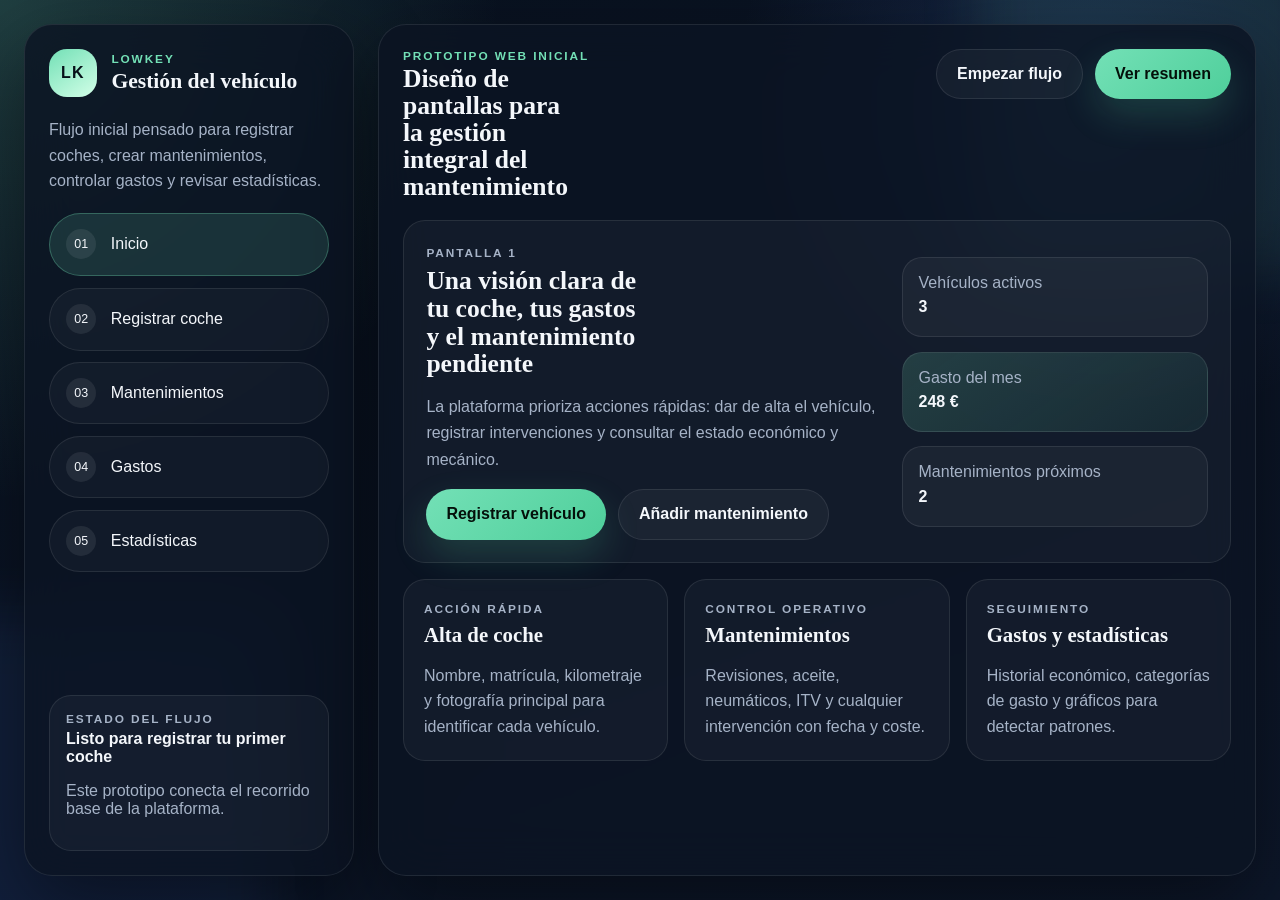
==== front/index.html @ 4e734f6a "feat: initialize FastAPI application with vehicle management endpoints - Added main application file" ====
<!DOCTYPE html>
<html lang="es">
<head>
  <meta charset="UTF-8" />
  <meta name="viewport" content="width=device-width, initial-scale=1.0" />
  <title>Lowkey | Flujo inicial</title>
  <link rel="stylesheet" href="assets/styles.css" />
</head>
<body>
  <div class="backdrop backdrop-one"></div>
  <div class="backdrop backdrop-two"></div>

  <div class="shell">
    <aside class="sidebar">
      <div class="brand">
        <div class="brand-mark">LK</div>
        <div>
          <p class="eyebrow">Lowkey</p>
          <h1>Gestión del vehículo</h1>
        </div>
      </div>

      <p class="sidebar-copy">Flujo inicial pensado para registrar coches, crear mantenimientos, controlar gastos y revisar estadísticas.</p>

      <nav class="step-nav" aria-label="Flujo principal">
        <button class="step-btn active" data-screen="inicio">
          <span>01</span>
          Inicio
        </button>
        <button class="step-btn" data-screen="coches">
          <span>02</span>
          Registrar coche
        </button>
        <button class="step-btn" data-screen="mantenimientos">
          <span>03</span>
          Mantenimientos
        </button>
        <button class="step-btn" data-screen="gastos">
          <span>04</span>
          Gastos
        </button>
        <button class="step-btn" data-screen="estadisticas">
          <span>05</span>
          Estadísticas
        </button>
      </nav>

      <div class="sidebar-card">
        <p class="label">Estado del flujo</p>
        <strong id="statusLabel">Listo para registrar tu primer coche</strong>
        <p>Este prototipo conecta el recorrido base de la plataforma.</p>
      </div>
    </aside>

    <main class="main">
      <header class="topbar">
        <div>
          <p class="eyebrow">Prototipo web inicial</p>
          <h2>Diseño de pantallas para la gestión integral del mantenimiento</h2>
        </div>
        <div class="topbar-actions">
          <button class="ghost-btn" data-screen="coches">Empezar flujo</button>
          <button class="primary-btn" data-screen="estadisticas">Ver resumen</button>
        </div>
      </header>

      <section class="screen active" id="inicio" aria-labelledby="inicio-title">
        <div class="hero-card">
          <div class="hero-copy">
            <p class="label">Pantalla 1</p>
            <h3 id="inicio-title">Una visión clara de tu coche, tus gastos y el mantenimiento pendiente</h3>
            <p>La plataforma prioriza acciones rápidas: dar de alta el vehículo, registrar intervenciones y consultar el estado económico y mecánico.</p>
            <div class="hero-actions">
              <button class="primary-btn" data-screen="coches">Registrar vehículo</button>
              <button class="ghost-btn" data-screen="mantenimientos">Añadir mantenimiento</button>
            </div>
          </div>
          <div class="hero-panel">
            <div class="stat-pill">
              <span>Vehículos activos</span>
              <strong>3</strong>
            </div>
            <div class="stat-pill accent">
              <span>Gasto del mes</span>
              <strong>248 €</strong>
            </div>
            <div class="stat-pill">
              <span>Mantenimientos próximos</span>
              <strong>2</strong>
            </div>
          </div>
        </div>

        <div class="grid three-up">
          <article class="info-card">
            <p class="label">Acción rápida</p>
            <h4>Alta de coche</h4>
            <p>Nombre, matrícula, kilometraje y fotografía principal para identificar cada vehículo.</p>
          </article>
          <article class="info-card">
            <p class="label">Control operativo</p>
            <h4>Mantenimientos</h4>
            <p>Revisiones, aceite, neumáticos, ITV y cualquier intervención con fecha y coste.</p>
          </article>
          <article class="info-card">
            <p class="label">Seguimiento</p>
            <h4>Gastos y estadísticas</h4>
            <p>Historial económico, categorías de gasto y gráficos para detectar patrones.</p>
          </article>
        </div>
      </section>

      <section class="screen" id="coches" aria-labelledby="coches-title">
        <div class="screen-header">
          <div>
            <p class="label">Pantalla 2</p>
            <h3 id="coches-title">Registrar vehículo</h3>
          </div>
          <button class="ghost-btn" data-screen="mantenimientos">Siguiente pantalla</button>
        </div>

        <div class="two-column">
          <form class="panel form-panel" id="vehicleForm">
            <div class="form-row">
              <label>
                Nombre del coche
                <input type="text" name="vehicleName" placeholder="Ej. Golf Azul" required />
              </label>
              <label>
                Matrícula
                <input type="text" name="plate" placeholder="1234 ABC" required />
              </label>
            </div>
            <div class="form-row">
              <label>
                Marca
                <input type="text" name="brand" placeholder="Volkswagen" required />
              </label>
              <label>
                Modelo
                <input type="text" name="model" placeholder="Golf" required />
              </label>
            </div>
            <div class="form-row">
              <label>
                Kilometraje actual
                <input type="number" name="mileage" min="0" placeholder="154000" required />
              </label>
              <label>
                Combustible
                <select name="fuelType">
                  <option>Gasolina</option>
                  <option>Diésel</option>
                  <option>Híbrido</option>
                  <option>Eléctrico</option>
                </select>
              </label>
            </div>
            <label>
              Observaciones
              <textarea name="notes" rows="4" placeholder="ITV, historial, detalles relevantes..."></textarea>
            </label>
            <div class="form-actions">
              <button type="submit" class="primary-btn">Guardar coche</button>
              <button type="button" class="ghost-btn" data-screen="inicio">Volver</button>
            </div>
          </form>

          <aside class="panel preview-panel">
            <p class="label">Vista previa</p>
            <div class="vehicle-card">
              <div>
                <h4 id="previewName">Golf Azul</h4>
                <p id="previewPlate">1234 ABC</p>
              </div>
              <div class="badge">Activo</div>
            </div>
            <ul class="checklist">
              <li>Datos básicos del vehículo</li>
              <li>Registro de kilometraje</li>
              <li>Notas internas y documentación</li>
            </ul>
            <div class="mini-summary">
              <div>
                <span>Último servicio</span>
                <strong>12 días</strong>
              </div>
              <div>
                <span>Próxima revisión</span>
                <strong>1.200 km</strong>
              </div>
            </div>
          </aside>
        </div>
      </section>

      <section class="screen" id="mantenimientos" aria-labelledby="mantenimientos-title">
        <div class="screen-header">
          <div>
            <p class="label">Pantalla 3</p>
            <h3 id="mantenimientos-title">Añadir mantenimiento</h3>
          </div>
          <button class="ghost-btn" data-screen="gastos">Pasar a gastos</button>
        </div>

        <div class="two-column">
          <form class="panel form-panel" id="maintenanceForm">
            <div class="form-row">
              <label>
                Tipo de mantenimiento
                <select name="type">
                  <option>Cambio de aceite</option>
                  <option>Neumáticos</option>
                  <option>Frenos</option>
                  <option>ITV</option>
                  <option>Revisión general</option>
                </select>
              </label>
              <label>
                Fecha
                <input type="date" name="date" required />
              </label>
            </div>
            <div class="form-row">
              <label>
                Kilómetros
                <input type="number" name="km" min="0" placeholder="154980" required />
              </label>
              <label>
                Coste
                <input type="number" name="cost" min="0" step="0.01" placeholder="89.90" required />
              </label>
            </div>
            <label>
              Descripción
              <textarea name="description" rows="4" placeholder="Detalle del trabajo realizado..."></textarea>
            </label>
            <div class="form-actions">
              <button type="submit" class="primary-btn">Guardar mantenimiento</button>
              <button type="button" class="ghost-btn" data-screen="coches">Volver</button>
            </div>
          </form>

          <aside class="panel timeline-panel">
            <p class="label">Historial reciente</p>
            <div class="timeline">
              <article>
                <strong>Cambio de aceite</strong>
                <p>154.200 km · 82 €</p>
              </article>
              <article>
                <strong>Filtros y revisión</strong>
                <p>153.100 km · 124 €</p>
              </article>
              <article>
                <strong>Neumáticos delanteros</strong>
                <p>151.900 km · 260 €</p>
              </article>
            </div>
            <div class="alert-box">
              <strong>Próximo aviso</strong>
              <p>ITV dentro de 30 días y revisión de neumáticos en 900 km.</p>
            </div>
          </aside>
        </div>
      </section>

      <section class="screen" id="gastos" aria-labelledby="gastos-title">
        <div class="screen-header">
          <div>
            <p class="label">Pantalla 4</p>
            <h3 id="gastos-title">Control de gastos</h3>
          </div>
          <button class="ghost-btn" data-screen="estadisticas">Ver estadísticas</button>
        </div>

        <div class="grid expense-layout">
          <article class="panel expense-main">
            <div class="budget-header">
              <div>
                <p class="label">Presupuesto mensual</p>
                <h4>248 € usados de 400 €</h4>
              </div>
              <span class="badge warning">62% consumido</span>
            </div>
            <div class="progress-track" aria-hidden="true">
              <div class="progress-fill" style="width: 62%;"></div>
            </div>
            <div class="expense-cards">
              <div class="expense-card">
                <span>Mantenimiento</span>
                <strong>156 €</strong>
              </div>
              <div class="expense-card">
                <span>Combustible</span>
                <strong>72 €</strong>
              </div>
              <div class="expense-card">
                <span>ITV y tasas</span>
                <strong>20 €</strong>
              </div>
            </div>
          </article>
          <article class="panel expense-side">
            <p class="label">Registro rápido</p>
            <ul class="checklist">
              <li>Coste asociado a un coche concreto</li>
              <li>Categoría y fecha del gasto</li>
              <li>Posibilidad de añadir factura o nota</li>
            </ul>
          </article>
        </div>
      </section>

      <section class="screen" id="estadisticas" aria-labelledby="estadisticas-title">
        <div class="screen-header">
          <div>
            <p class="label">Pantalla 5</p>
            <h3 id="estadisticas-title">Estadísticas y visión global</h3>
          </div>
          <button class="ghost-btn" data-screen="inicio">Volver al inicio</button>
        </div>

        <div class="grid stats-grid">
          <article class="panel stat-card">
            <p class="label">Coste medio por coche</p>
            <strong>82 €</strong>
            <div class="bar-chart">
              <span style="height: 42%;"></span>
              <span style="height: 68%;"></span>
              <span style="height: 54%;"></span>
            </div>
          </article>
          <article class="panel stat-card">
            <p class="label">Mantenimientos este trimestre</p>
            <strong>14</strong>
            <div class="bar-chart alt">
              <span style="height: 60%;"></span>
              <span style="height: 45%;"></span>
              <span style="height: 78%;"></span>
            </div>
          </article>
          <article class="panel stat-card wide">
            <p class="label">Tendencia del gasto</p>
            <div class="trend-list">
              <div><span>Combustible</span><strong>+12%</strong></div>
              <div><span>Revisiones</span><strong>-8%</strong></div>
              <div><span>Neumáticos</span><strong>+4%</strong></div>
            </div>
          </article>
        </div>
      </section>
    </main>
  </div>

  <script src="assets/app.js"></script>
</body>
</html>
---- front/assets/styles.css ----
:root {
  --bg: #08111f;
  --bg-alt: #0d172a;
  --surface: rgba(12, 20, 35, 0.82);
  --surface-strong: #111c33;
  --surface-soft: rgba(255, 255, 255, 0.06);
  --text: #f4f7fb;
  --muted: #a6b3c7;
  --accent: #73e0b6;
  --accent-strong: #4fcf9b;
  --accent-warm: #ffb86b;
  --border: rgba(255, 255, 255, 0.09);
  --shadow: 0 28px 80px rgba(0, 0, 0, 0.45);
  --radius-xl: 28px;
  --radius-lg: 22px;
  --radius-md: 16px;
  --radius-sm: 12px;
  --font-heading: "Iowan Old Style", "Palatino Linotype", "Book Antiqua", Georgia, serif;
  --font-body: "Segoe UI", "Trebuchet MS", Arial, sans-serif;
}

* {
  box-sizing: border-box;
}

html {
  scroll-behavior: smooth;
}

body {
  margin: 0;
  min-height: 100vh;
  font-family: var(--font-body);
  color: var(--text);
  background:
    radial-gradient(circle at top left, rgba(115, 224, 182, 0.22), transparent 32%),
    radial-gradient(circle at 85% 10%, rgba(87, 140, 255, 0.18), transparent 26%),
    linear-gradient(160deg, var(--bg), var(--bg-alt));
}

button,
input,
select,
textarea {
  font: inherit;
}

button {
  border: 0;
  cursor: pointer;
}

input,
select,
textarea {
  width: 100%;
  border: 1px solid var(--border);
  border-radius: 14px;
  background: rgba(255, 255, 255, 0.04);
  color: var(--text);
  padding: 0.95rem 1rem;
  outline: none;
  transition: border-color 0.2s ease, box-shadow 0.2s ease, transform 0.2s ease;
}

input:focus,
select:focus,
textarea:focus {
  border-color: rgba(115, 224, 182, 0.55);
  box-shadow: 0 0 0 4px rgba(115, 224, 182, 0.12);
}

textarea {
  resize: vertical;
  min-height: 120px;
}

::placeholder {
  color: rgba(166, 179, 199, 0.65);
}

.backdrop {
  position: fixed;
  inset: auto;
  z-index: 0;
  pointer-events: none;
  filter: blur(30px);
  opacity: 0.55;
}

.backdrop-one {
  width: 22rem;
  height: 22rem;
  top: -5rem;
  right: -3rem;
  background: rgba(115, 224, 182, 0.18);
}

.backdrop-two {
  width: 24rem;
  height: 24rem;
  left: -7rem;
  bottom: -6rem;
  background: rgba(87, 140, 255, 0.18);
}

.shell {
  position: relative;
  z-index: 1;
  display: grid;
  grid-template-columns: 330px minmax(0, 1fr);
  gap: 1.5rem;
  min-height: 100vh;
  padding: 1.5rem;
}

.sidebar,
.main {
  border: 1px solid var(--border);
  border-radius: var(--radius-xl);
  background: var(--surface);
  box-shadow: var(--shadow);
  backdrop-filter: blur(24px);
}

.sidebar {
  display: flex;
  flex-direction: column;
  gap: 1.25rem;
  padding: 1.5rem;
}

.brand {
  display: flex;
  align-items: center;
  gap: 0.9rem;
}

.brand-mark {
  width: 3rem;
  height: 3rem;
  border-radius: 18px;
  display: grid;
  place-items: center;
  font-weight: 800;
  letter-spacing: 0.08em;
  color: #061018;
  background: linear-gradient(145deg, var(--accent), #d3ffe8);
}

.eyebrow,
.label {
  margin: 0;
  color: var(--accent);
  letter-spacing: 0.16em;
  text-transform: uppercase;
  font-size: 0.74rem;
  font-weight: 700;
}

.brand h1,
.topbar h2,
.hero-copy h3,
.screen-header h3,
.info-card h4,
.vehicle-card h4,
.stat-card strong {
  font-family: var(--font-heading);
}

.brand h1 {
  margin: 0.2rem 0 0;
  font-size: 1.35rem;
}

.sidebar-copy {
  margin: 0;
  color: var(--muted);
  line-height: 1.6;
}

.step-nav {
  display: grid;
  gap: 0.7rem;
}

.step-btn,
.primary-btn,
.ghost-btn {
  border-radius: 999px;
  transition: transform 0.2s ease, background 0.2s ease, border-color 0.2s ease, opacity 0.2s ease;
}

.step-btn {
  display: flex;
  align-items: center;
  gap: 0.9rem;
  width: 100%;
  padding: 0.95rem 1rem;
  border: 1px solid var(--border);
  background: rgba(255, 255, 255, 0.03);
  color: var(--text);
  text-align: left;
}

.step-btn span {
  display: inline-grid;
  place-items: center;
  width: 1.9rem;
  height: 1.9rem;
  border-radius: 999px;
  font-size: 0.78rem;
  background: rgba(255, 255, 255, 0.08);
}

.step-btn.active,
.step-btn:hover {
  background: rgba(115, 224, 182, 0.14);
  border-color: rgba(115, 224, 182, 0.3);
  transform: translateY(-1px);
}

.sidebar-card,
.panel,
.hero-card,
.info-card {
  border: 1px solid var(--border);
  border-radius: var(--radius-lg);
  background: rgba(255, 255, 255, 0.035);
}

.sidebar-card {
  margin-top: auto;
  padding: 1rem;
}

.sidebar-card strong,
.stat-pill strong,
.expense-card strong,
.mini-summary strong,
.trend-list strong {
  display: block;
  margin: 0.25rem 0;
}

.sidebar-card p,
.info-card p,
.hero-copy p,
.screen-header p,
.timeline p,
.alert-box p,
.sidebar-card p,
.checklist,
.mini-summary span,
.expense-card span,
.stat-card p,
.trend-list span {
  color: var(--muted);
}

.main {
  padding: 1.5rem;
}

.topbar {
  display: flex;
  align-items: flex-start;
  justify-content: space-between;
  gap: 1rem;
  margin-bottom: 1.25rem;
}

.topbar h2 {
  margin: 0.2rem 0 0;
  font-size: clamp(1.6rem, 2vw, 2.4rem);
  line-height: 1.05;
  max-width: 13ch;
}

.topbar-actions,
.hero-actions,
.form-actions {
  display: flex;
  flex-wrap: wrap;
  gap: 0.75rem;
}

.primary-btn,
.ghost-btn {
  padding: 0.95rem 1.25rem;
  font-weight: 700;
}

.primary-btn {
  background: linear-gradient(135deg, var(--accent), var(--accent-strong));
  color: #04100a;
  box-shadow: 0 16px 36px rgba(79, 207, 155, 0.2);
}

.ghost-btn {
  background: rgba(255, 255, 255, 0.04);
  border: 1px solid var(--border);
  color: var(--text);
}

.primary-btn:hover,
.ghost-btn:hover,
.step-btn:hover {
  transform: translateY(-1px);
}

.screen {
  display: none;
  animation: fadeIn 0.35s ease both;
}

.screen.active {
  display: block;
}

.hero-card,
.panel {
  padding: 1.4rem;
}

.hero-card {
  display: grid;
  grid-template-columns: 1.2fr 0.8fr;
  gap: 1rem;
}

.hero-copy h3 {
  margin: 0.25rem 0 0.8rem;
  font-size: clamp(1.5rem, 2vw, 2.1rem);
  line-height: 1.08;
  max-width: 17ch;
}

.hero-copy p {
  line-height: 1.65;
  max-width: 58ch;
}

.hero-panel {
  display: grid;
  gap: 0.9rem;
  align-content: center;
}

.stat-pill {
  padding: 1rem;
  border-radius: 20px;
  border: 1px solid var(--border);
  background: rgba(255, 255, 255, 0.04);
}

.stat-pill.accent {
  background: linear-gradient(145deg, rgba(115, 224, 182, 0.18), rgba(79, 207, 155, 0.08));
}

.stat-pill span,
.stat-pill strong {
  display: block;
}

.stat-pill span {
  color: var(--muted);
  margin-bottom: 0.4rem;
}

.grid {
  display: grid;
  gap: 1rem;
}

.three-up {
  grid-template-columns: repeat(3, minmax(0, 1fr));
  margin-top: 1rem;
}

.two-column {
  display: grid;
  grid-template-columns: minmax(0, 1.15fr) minmax(280px, 0.85fr);
  gap: 1rem;
}

.info-card h4,
.vehicle-card h4,
.stat-card strong {
  margin: 0.25rem 0 0.5rem;
  font-size: 1.3rem;
}

.info-card {
  padding: 1.25rem;
}

.info-card p {
  line-height: 1.6;
  margin-bottom: 0;
}

.screen-header {
  display: flex;
  align-items: flex-start;
  justify-content: space-between;
  gap: 1rem;
  margin-bottom: 1rem;
}

.screen-header h3 {
  margin: 0.25rem 0 0;
  font-size: 1.75rem;
}

.form-panel,
.preview-panel,
.timeline-panel,
.expense-main,
.expense-side,
.stat-card {
  min-height: 100%;
}

.form-panel {
  display: grid;
  gap: 1rem;
}

.form-row {
  display: grid;
  grid-template-columns: repeat(2, minmax(0, 1fr));
  gap: 1rem;
}

.form-panel label {
  display: grid;
  gap: 0.5rem;
  color: var(--text);
  font-weight: 600;
}

.preview-panel,
.timeline-panel,
.expense-side {
  display: grid;
  gap: 1rem;
  align-content: start;
}

.vehicle-card {
  display: flex;
  align-items: flex-start;
  justify-content: space-between;
  gap: 1rem;
  padding: 1rem;
  border-radius: 18px;
  background: linear-gradient(145deg, rgba(255, 255, 255, 0.06), rgba(255, 255, 255, 0.02));
  border: 1px solid var(--border);
}

.badge {
  display: inline-flex;
  align-items: center;
  justify-content: center;
  padding: 0.45rem 0.8rem;
  border-radius: 999px;
  font-size: 0.78rem;
  font-weight: 800;
  text-transform: uppercase;
  letter-spacing: 0.06em;
  background: rgba(115, 224, 182, 0.16);
  color: var(--accent);
}

.badge.warning {
  background: rgba(255, 184, 107, 0.16);
  color: var(--accent-warm);
}

.checklist {
  margin: 0;
  padding-left: 1.1rem;
  line-height: 1.8;
}

.mini-summary,
.expense-cards,
.trend-list {
  display: grid;
  gap: 0.85rem;
}

.mini-summary {
  grid-template-columns: repeat(2, minmax(0, 1fr));
}

.mini-summary div,
.expense-card,
.trend-list div,
.timeline article,
.alert-box {
  padding: 0.95rem 1rem;
  border-radius: 16px;
  border: 1px solid var(--border);
  background: rgba(255, 255, 255, 0.03);
}

.timeline article strong,
.alert-box strong {
  display: block;
  margin-bottom: 0.25rem;
}

.timeline article + article {
  margin-top: 0.75rem;
}

.expense-layout {
  grid-template-columns: minmax(0, 1.2fr) minmax(260px, 0.8fr);
}

.budget-header {
  display: flex;
  align-items: flex-start;
  justify-content: space-between;
  gap: 1rem;
}

.progress-track {
  width: 100%;
  height: 12px;
  border-radius: 999px;
  overflow: hidden;
  background: rgba(255, 255, 255, 0.06);
}

.progress-fill {
  height: 100%;
  border-radius: inherit;
  background: linear-gradient(90deg, var(--accent), var(--accent-strong));
}

.expense-cards {
  grid-template-columns: repeat(3, minmax(0, 1fr));
}

.expense-card strong {
  margin-top: 0.4rem;
  font-size: 1.35rem;
}

.stats-grid {
  grid-template-columns: repeat(3, minmax(0, 1fr));
}

.stat-card {
  display: grid;
  gap: 1rem;
}

.stat-card.wide {
  grid-column: span 1;
}

.bar-chart {
  display: flex;
  align-items: flex-end;
  gap: 0.7rem;
  min-height: 180px;
}

.bar-chart span {
  flex: 1;
  border-radius: 18px 18px 8px 8px;
  background: linear-gradient(180deg, rgba(115, 224, 182, 0.95), rgba(115, 224, 182, 0.2));
}

.bar-chart.alt span {
  background: linear-gradient(180deg, rgba(87, 140, 255, 0.95), rgba(87, 140, 255, 0.22));
}

.trend-list div {
  display: flex;
  align-items: center;
  justify-content: space-between;
}

@keyframes fadeIn {
  from {
    opacity: 0;
    transform: translateY(18px);
  }
  to {
    opacity: 1;
    transform: translateY(0);
  }
}

@media (max-width: 1100px) {
  .shell {
    grid-template-columns: 1fr;
  }

  .sidebar {
    order: 2;
  }

  .main {
    order: 1;
  }
}

@media (max-width: 900px) {
  .hero-card,
  .two-column,
  .expense-layout,
  .three-up,
  .stats-grid,
  .expense-cards,
  .form-row,
  .mini-summary {
    grid-template-columns: 1fr;
  }

  .topbar,
  .screen-header,
  .budget-header {
    flex-direction: column;
  }

  .topbar-actions,
  .hero-actions,
  .form-actions {
    width: 100%;
  }

  .primary-btn,
  .ghost-btn,
  .step-btn {
    width: 100%;
    justify-content: center;
  }
}

@media (max-width: 640px) {
  .shell,
  .main,
  .sidebar {
    padding: 1rem;
  }

  .brand h1 {
    font-size: 1.15rem;
  }

  .screen-header h3,
  .hero-copy h3,
  .topbar h2 {
    max-width: none;
  }
}
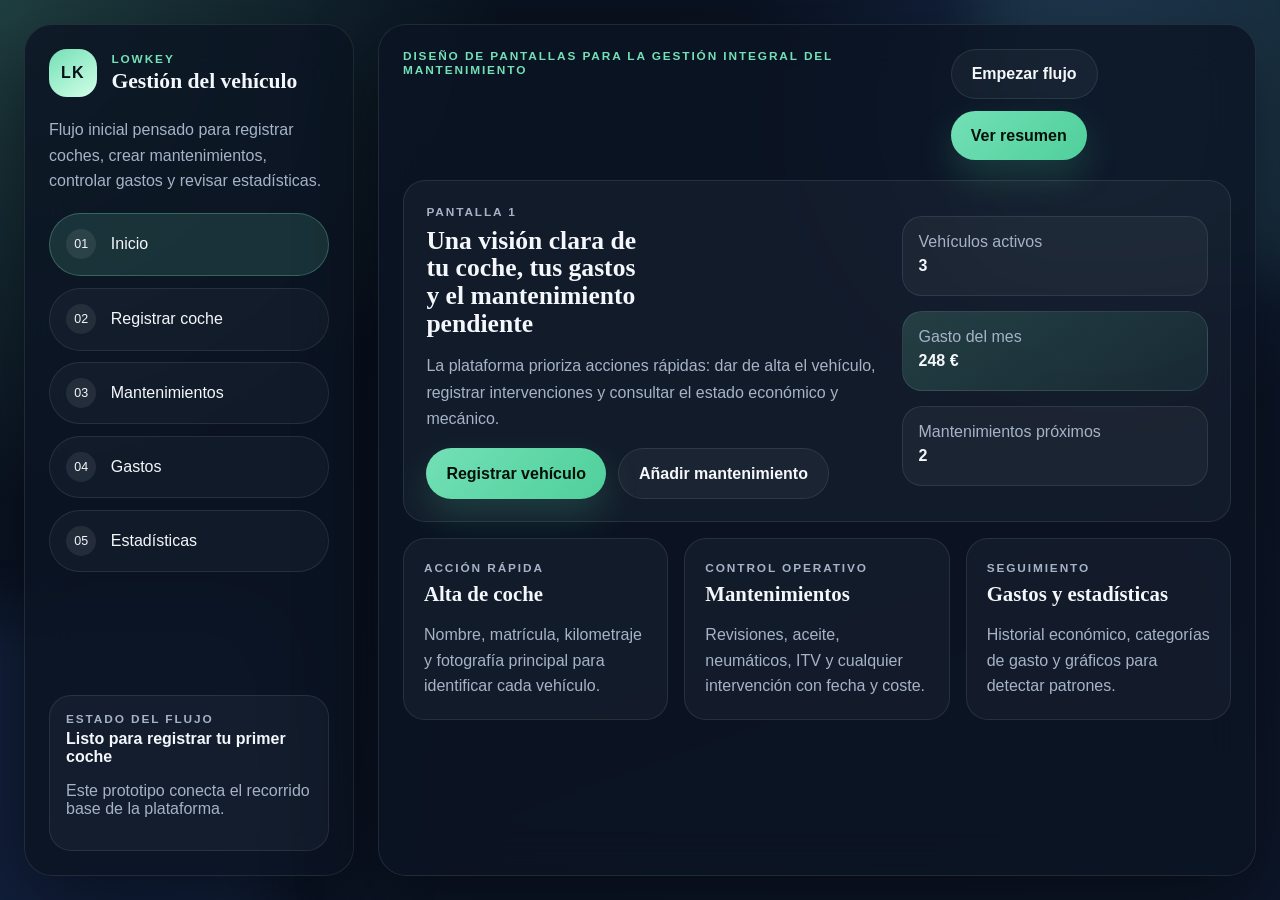
==== commit da85ef19: "actualizacion estructura del proyecto" ====
--- a/front/index.html
+++ b/front/index.html
@@ -55,8 +55,8 @@
     <main class="main">
       <header class="topbar">
         <div>
-          <p class="eyebrow">Prototipo web inicial</p>
-          <h2>Diseño de pantallas para la gestión integral del mantenimiento</h2>
+          <p class="eyebrow">Diseño de pantallas para la gestión integral del mantenimiento</p>
+          
         </div>
         <div class="topbar-actions">
           <button class="ghost-btn" data-screen="coches">Empezar flujo</button>
--- a/front/assets/styles.css
+++ b/front/assets/styles.css
@@ -660,3 +660,13 @@
     max-width: none;
   }
 }
+
+select option {
+  background-color: var(--surface-strong);
+  color: var(--text);
+}
+
+select option:checked {
+  background-color: var(--accent);
+  color: #04100a;
+}
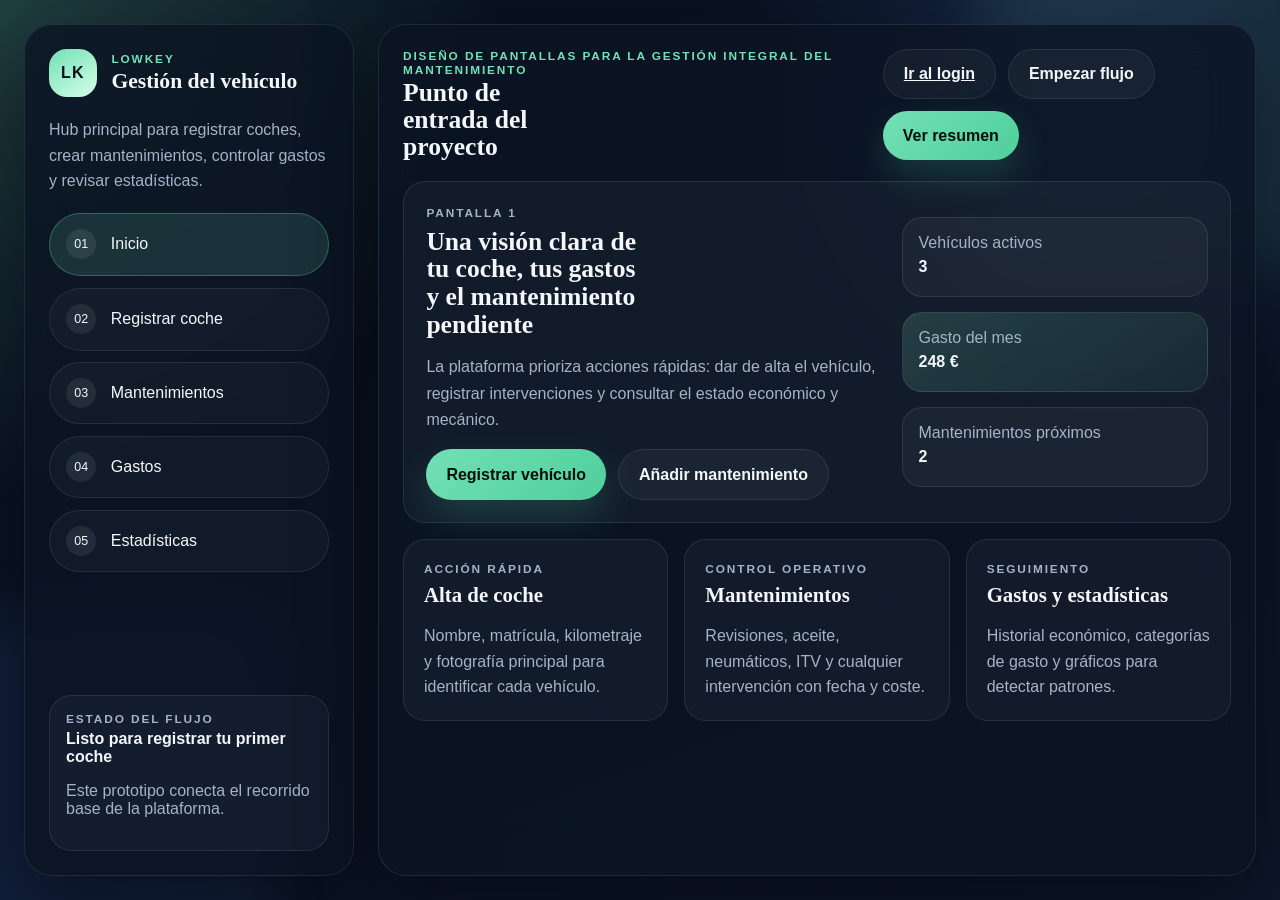
==== commit 01cb7af1: "Add frontend structure, authentication, and registration functionality - Created README.md to outlin" ====
--- a/front/index.html
+++ b/front/index.html
@@ -3,8 +3,8 @@
 <head>
   <meta charset="UTF-8" />
   <meta name="viewport" content="width=device-width, initial-scale=1.0" />
-  <title>Lowkey | Flujo inicial</title>
-  <link rel="stylesheet" href="assets/styles.css" />
+  <title>Lowkey | Hub de pantallas</title>
+  <link rel="stylesheet" href="assets/styles/styles.css" />
 </head>
 <body>
   <div class="backdrop backdrop-one"></div>
@@ -20,7 +20,7 @@
         </div>
       </div>
 
-      <p class="sidebar-copy">Flujo inicial pensado para registrar coches, crear mantenimientos, controlar gastos y revisar estadísticas.</p>
+      <p class="sidebar-copy">Hub principal para registrar coches, crear mantenimientos, controlar gastos y revisar estadísticas.</p>
 
       <nav class="step-nav" aria-label="Flujo principal">
         <button class="step-btn active" data-screen="inicio">
@@ -56,9 +56,10 @@
       <header class="topbar">
         <div>
           <p class="eyebrow">Diseño de pantallas para la gestión integral del mantenimiento</p>
-          
+          <h2>Punto de entrada del proyecto</h2>
         </div>
         <div class="topbar-actions">
+          <a class="ghost-btn" href="auth/login.html">Ir al login</a>
           <button class="ghost-btn" data-screen="coches">Empezar flujo</button>
           <button class="primary-btn" data-screen="estadisticas">Ver resumen</button>
         </div>
@@ -350,6 +351,7 @@
           </article>
         </div>
       </section>
+
     </main>
   </div>
 
--- a/front/assets/styles/styles.css
+++ b/front/assets/styles/styles.css
@@ -0,0 +1,672 @@
+:root {
+  --bg: #08111f;
+  --bg-alt: #0d172a;
+  --surface: rgba(12, 20, 35, 0.82);
+  --surface-strong: #111c33;
+  --surface-soft: rgba(255, 255, 255, 0.06);
+  --text: #f4f7fb;
+  --muted: #a6b3c7;
+  --accent: #73e0b6;
+  --accent-strong: #4fcf9b;
+  --accent-warm: #ffb86b;
+  --border: rgba(255, 255, 255, 0.09);
+  --shadow: 0 28px 80px rgba(0, 0, 0, 0.45);
+  --radius-xl: 28px;
+  --radius-lg: 22px;
+  --radius-md: 16px;
+  --radius-sm: 12px;
+  --font-heading: "Iowan Old Style", "Palatino Linotype", "Book Antiqua", Georgia, serif;
+  --font-body: "Segoe UI", "Trebuchet MS", Arial, sans-serif;
+}
+
+* {
+  box-sizing: border-box;
+}
+
+html {
+  scroll-behavior: smooth;
+}
+
+body {
+  margin: 0;
+  min-height: 100vh;
+  font-family: var(--font-body);
+  color: var(--text);
+  background:
+    radial-gradient(circle at top left, rgba(115, 224, 182, 0.22), transparent 32%),
+    radial-gradient(circle at 85% 10%, rgba(87, 140, 255, 0.18), transparent 26%),
+    linear-gradient(160deg, var(--bg), var(--bg-alt));
+}
+
+button,
+input,
+select,
+textarea {
+  font: inherit;
+}
+
+button {
+  border: 0;
+  cursor: pointer;
+}
+
+input,
+select,
+textarea {
+  width: 100%;
+  border: 1px solid var(--border);
+  border-radius: 14px;
+  background: rgba(255, 255, 255, 0.04);
+  color: var(--text);
+  padding: 0.95rem 1rem;
+  outline: none;
+  transition: border-color 0.2s ease, box-shadow 0.2s ease, transform 0.2s ease;
+}
+
+input:focus,
+select:focus,
+textarea:focus {
+  border-color: rgba(115, 224, 182, 0.55);
+  box-shadow: 0 0 0 4px rgba(115, 224, 182, 0.12);
+}
+
+textarea {
+  resize: vertical;
+  min-height: 120px;
+}
+
+::placeholder {
+  color: rgba(166, 179, 199, 0.65);
+}
+
+.backdrop {
+  position: fixed;
+  inset: auto;
+  z-index: 0;
+  pointer-events: none;
+  filter: blur(30px);
+  opacity: 0.55;
+}
+
+.backdrop-one {
+  width: 22rem;
+  height: 22rem;
+  top: -5rem;
+  right: -3rem;
+  background: rgba(115, 224, 182, 0.18);
+}
+
+.backdrop-two {
+  width: 24rem;
+  height: 24rem;
+  left: -7rem;
+  bottom: -6rem;
+  background: rgba(87, 140, 255, 0.18);
+}
+
+.shell {
+  position: relative;
+  z-index: 1;
+  display: grid;
+  grid-template-columns: 330px minmax(0, 1fr);
+  gap: 1.5rem;
+  min-height: 100vh;
+  padding: 1.5rem;
+}
+
+.sidebar,
+.main {
+  border: 1px solid var(--border);
+  border-radius: var(--radius-xl);
+  background: var(--surface);
+  box-shadow: var(--shadow);
+  backdrop-filter: blur(24px);
+}
+
+.sidebar {
+  display: flex;
+  flex-direction: column;
+  gap: 1.25rem;
+  padding: 1.5rem;
+}
+
+.brand {
+  display: flex;
+  align-items: center;
+  gap: 0.9rem;
+}
+
+.brand-mark {
+  width: 3rem;
+  height: 3rem;
+  border-radius: 18px;
+  display: grid;
+  place-items: center;
+  font-weight: 800;
+  letter-spacing: 0.08em;
+  color: #061018;
+  background: linear-gradient(145deg, var(--accent), #d3ffe8);
+}
+
+.eyebrow,
+.label {
+  margin: 0;
+  color: var(--accent);
+  letter-spacing: 0.16em;
+  text-transform: uppercase;
+  font-size: 0.74rem;
+  font-weight: 700;
+}
+
+.brand h1,
+.topbar h2,
+.hero-copy h3,
+.screen-header h3,
+.info-card h4,
+.vehicle-card h4,
+.stat-card strong {
+  font-family: var(--font-heading);
+}
+
+.brand h1 {
+  margin: 0.2rem 0 0;
+  font-size: 1.35rem;
+}
+
+.sidebar-copy {
+  margin: 0;
+  color: var(--muted);
+  line-height: 1.6;
+}
+
+.step-nav {
+  display: grid;
+  gap: 0.7rem;
+}
+
+.step-btn,
+.primary-btn,
+.ghost-btn {
+  border-radius: 999px;
+  transition: transform 0.2s ease, background 0.2s ease, border-color 0.2s ease, opacity 0.2s ease;
+}
+
+.step-btn {
+  display: flex;
+  align-items: center;
+  gap: 0.9rem;
+  width: 100%;
+  padding: 0.95rem 1rem;
+  border: 1px solid var(--border);
+  background: rgba(255, 255, 255, 0.03);
+  color: var(--text);
+  text-align: left;
+}
+
+.step-btn span {
+  display: inline-grid;
+  place-items: center;
+  width: 1.9rem;
+  height: 1.9rem;
+  border-radius: 999px;
+  font-size: 0.78rem;
+  background: rgba(255, 255, 255, 0.08);
+}
+
+.step-btn.active,
+.step-btn:hover {
+  background: rgba(115, 224, 182, 0.14);
+  border-color: rgba(115, 224, 182, 0.3);
+  transform: translateY(-1px);
+}
+
+.sidebar-card,
+.panel,
+.hero-card,
+.info-card {
+  border: 1px solid var(--border);
+  border-radius: var(--radius-lg);
+  background: rgba(255, 255, 255, 0.035);
+}
+
+.sidebar-card {
+  margin-top: auto;
+  padding: 1rem;
+}
+
+.sidebar-card strong,
+.stat-pill strong,
+.expense-card strong,
+.mini-summary strong,
+.trend-list strong {
+  display: block;
+  margin: 0.25rem 0;
+}
+
+.sidebar-card p,
+.info-card p,
+.hero-copy p,
+.screen-header p,
+.timeline p,
+.alert-box p,
+.sidebar-card p,
+.checklist,
+.mini-summary span,
+.expense-card span,
+.stat-card p,
+.trend-list span {
+  color: var(--muted);
+}
+
+.main {
+  padding: 1.5rem;
+}
+
+.topbar {
+  display: flex;
+  align-items: flex-start;
+  justify-content: space-between;
+  gap: 1rem;
+  margin-bottom: 1.25rem;
+}
+
+.topbar h2 {
+  margin: 0.2rem 0 0;
+  font-size: clamp(1.6rem, 2vw, 2.4rem);
+  line-height: 1.05;
+  max-width: 13ch;
+}
+
+.topbar-actions,
+.hero-actions,
+.form-actions {
+  display: flex;
+  flex-wrap: wrap;
+  gap: 0.75rem;
+}
+
+.primary-btn,
+.ghost-btn {
+  padding: 0.95rem 1.25rem;
+  font-weight: 700;
+}
+
+.primary-btn {
+  background: linear-gradient(135deg, var(--accent), var(--accent-strong));
+  color: #04100a;
+  box-shadow: 0 16px 36px rgba(79, 207, 155, 0.2);
+}
+
+.ghost-btn {
+  background: rgba(255, 255, 255, 0.04);
+  border: 1px solid var(--border);
+  color: var(--text);
+}
+
+.primary-btn:hover,
+.ghost-btn:hover,
+.step-btn:hover {
+  transform: translateY(-1px);
+}
+
+.screen {
+  display: none;
+  animation: fadeIn 0.35s ease both;
+}
+
+.screen.active {
+  display: block;
+}
+
+.hero-card,
+.panel {
+  padding: 1.4rem;
+}
+
+.hero-card {
+  display: grid;
+  grid-template-columns: 1.2fr 0.8fr;
+  gap: 1rem;
+}
+
+.hero-copy h3 {
+  margin: 0.25rem 0 0.8rem;
+  font-size: clamp(1.5rem, 2vw, 2.1rem);
+  line-height: 1.08;
+  max-width: 17ch;
+}
+
+.hero-copy p {
+  line-height: 1.65;
+  max-width: 58ch;
+}
+
+.hero-panel {
+  display: grid;
+  gap: 0.9rem;
+  align-content: center;
+}
+
+.stat-pill {
+  padding: 1rem;
+  border-radius: 20px;
+  border: 1px solid var(--border);
+  background: rgba(255, 255, 255, 0.04);
+}
+
+.stat-pill.accent {
+  background: linear-gradient(145deg, rgba(115, 224, 182, 0.18), rgba(79, 207, 155, 0.08));
+}
+
+.stat-pill span,
+.stat-pill strong {
+  display: block;
+}
+
+.stat-pill span {
+  color: var(--muted);
+  margin-bottom: 0.4rem;
+}
+
+.grid {
+  display: grid;
+  gap: 1rem;
+}
+
+.three-up {
+  grid-template-columns: repeat(3, minmax(0, 1fr));
+  margin-top: 1rem;
+}
+
+.two-column {
+  display: grid;
+  grid-template-columns: minmax(0, 1.15fr) minmax(280px, 0.85fr);
+  gap: 1rem;
+}
+
+.info-card h4,
+.vehicle-card h4,
+.stat-card strong {
+  margin: 0.25rem 0 0.5rem;
+  font-size: 1.3rem;
+}
+
+.info-card {
+  padding: 1.25rem;
+}
+
+.info-card p {
+  line-height: 1.6;
+  margin-bottom: 0;
+}
+
+.screen-header {
+  display: flex;
+  align-items: flex-start;
+  justify-content: space-between;
+  gap: 1rem;
+  margin-bottom: 1rem;
+}
+
+.screen-header h3 {
+  margin: 0.25rem 0 0;
+  font-size: 1.75rem;
+}
+
+.form-panel,
+.preview-panel,
+.timeline-panel,
+.expense-main,
+.expense-side,
+.stat-card {
+  min-height: 100%;
+}
+
+.form-panel {
+  display: grid;
+  gap: 1rem;
+}
+
+.form-row {
+  display: grid;
+  grid-template-columns: repeat(2, minmax(0, 1fr));
+  gap: 1rem;
+}
+
+.form-panel label {
+  display: grid;
+  gap: 0.5rem;
+  color: var(--text);
+  font-weight: 600;
+}
+
+.preview-panel,
+.timeline-panel,
+.expense-side {
+  display: grid;
+  gap: 1rem;
+  align-content: start;
+}
+
+.vehicle-card {
+  display: flex;
+  align-items: flex-start;
+  justify-content: space-between;
+  gap: 1rem;
+  padding: 1rem;
+  border-radius: 18px;
+  background: linear-gradient(145deg, rgba(255, 255, 255, 0.06), rgba(255, 255, 255, 0.02));
+  border: 1px solid var(--border);
+}
+
+.badge {
+  display: inline-flex;
+  align-items: center;
+  justify-content: center;
+  padding: 0.45rem 0.8rem;
+  border-radius: 999px;
+  font-size: 0.78rem;
+  font-weight: 800;
+  text-transform: uppercase;
+  letter-spacing: 0.06em;
+  background: rgba(115, 224, 182, 0.16);
+  color: var(--accent);
+}
+
+.badge.warning {
+  background: rgba(255, 184, 107, 0.16);
+  color: var(--accent-warm);
+}
+
+.checklist {
+  margin: 0;
+  padding-left: 1.1rem;
+  line-height: 1.8;
+}
+
+.mini-summary,
+.expense-cards,
+.trend-list {
+  display: grid;
+  gap: 0.85rem;
+}
+
+.mini-summary {
+  grid-template-columns: repeat(2, minmax(0, 1fr));
+}
+
+.mini-summary div,
+.expense-card,
+.trend-list div,
+.timeline article,
+.alert-box {
+  padding: 0.95rem 1rem;
+  border-radius: 16px;
+  border: 1px solid var(--border);
+  background: rgba(255, 255, 255, 0.03);
+}
+
+.timeline article strong,
+.alert-box strong {
+  display: block;
+  margin-bottom: 0.25rem;
+}
+
+.timeline article + article {
+  margin-top: 0.75rem;
+}
+
+.expense-layout {
+  grid-template-columns: minmax(0, 1.2fr) minmax(260px, 0.8fr);
+}
+
+.budget-header {
+  display: flex;
+  align-items: flex-start;
+  justify-content: space-between;
+  gap: 1rem;
+}
+
+.progress-track {
+  width: 100%;
+  height: 12px;
+  border-radius: 999px;
+  overflow: hidden;
+  background: rgba(255, 255, 255, 0.06);
+}
+
+.progress-fill {
+  height: 100%;
+  border-radius: inherit;
+  background: linear-gradient(90deg, var(--accent), var(--accent-strong));
+}
+
+.expense-cards {
+  grid-template-columns: repeat(3, minmax(0, 1fr));
+}
+
+.expense-card strong {
+  margin-top: 0.4rem;
+  font-size: 1.35rem;
+}
+
+.stats-grid {
+  grid-template-columns: repeat(3, minmax(0, 1fr));
+}
+
+.stat-card {
+  display: grid;
+  gap: 1rem;
+}
+
+.stat-card.wide {
+  grid-column: span 1;
+}
+
+.bar-chart {
+  display: flex;
+  align-items: flex-end;
+  gap: 0.7rem;
+  min-height: 180px;
+}
+
+.bar-chart span {
+  flex: 1;
+  border-radius: 18px 18px 8px 8px;
+  background: linear-gradient(180deg, rgba(115, 224, 182, 0.95), rgba(115, 224, 182, 0.2));
+}
+
+.bar-chart.alt span {
+  background: linear-gradient(180deg, rgba(87, 140, 255, 0.95), rgba(87, 140, 255, 0.22));
+}
+
+.trend-list div {
+  display: flex;
+  align-items: center;
+  justify-content: space-between;
+}
+
+@keyframes fadeIn {
+  from {
+    opacity: 0;
+    transform: translateY(18px);
+  }
+  to {
+    opacity: 1;
+    transform: translateY(0);
+  }
+}
+
+@media (max-width: 1100px) {
+  .shell {
+    grid-template-columns: 1fr;
+  }
+
+  .sidebar {
+    order: 2;
+  }
+
+  .main {
+    order: 1;
+  }
+}
+
+@media (max-width: 900px) {
+  .hero-card,
+  .two-column,
+  .expense-layout,
+  .three-up,
+  .stats-grid,
+  .expense-cards,
+  .form-row,
+  .mini-summary {
+    grid-template-columns: 1fr;
+  }
+
+  .topbar,
+  .screen-header,
+  .budget-header {
+    flex-direction: column;
+  }
+
+  .topbar-actions,
+  .hero-actions,
+  .form-actions {
+    width: 100%;
+  }
+
+  .primary-btn,
+  .ghost-btn,
+  .step-btn {
+    width: 100%;
+    justify-content: center;
+  }
+}
+
+@media (max-width: 640px) {
+  .shell,
+  .main,
+  .sidebar {
+    padding: 1rem;
+  }
+
+  .brand h1 {
+    font-size: 1.15rem;
+  }
+
+  .screen-header h3,
+  .hero-copy h3,
+  .topbar h2 {
+    max-width: none;
+  }
+}
+
+select option {
+  background-color: var(--surface-strong);
+  color: var(--text);
+}
+
+select option:checked {
+  background-color: var(--accent);
+  color: #04100a;
+}
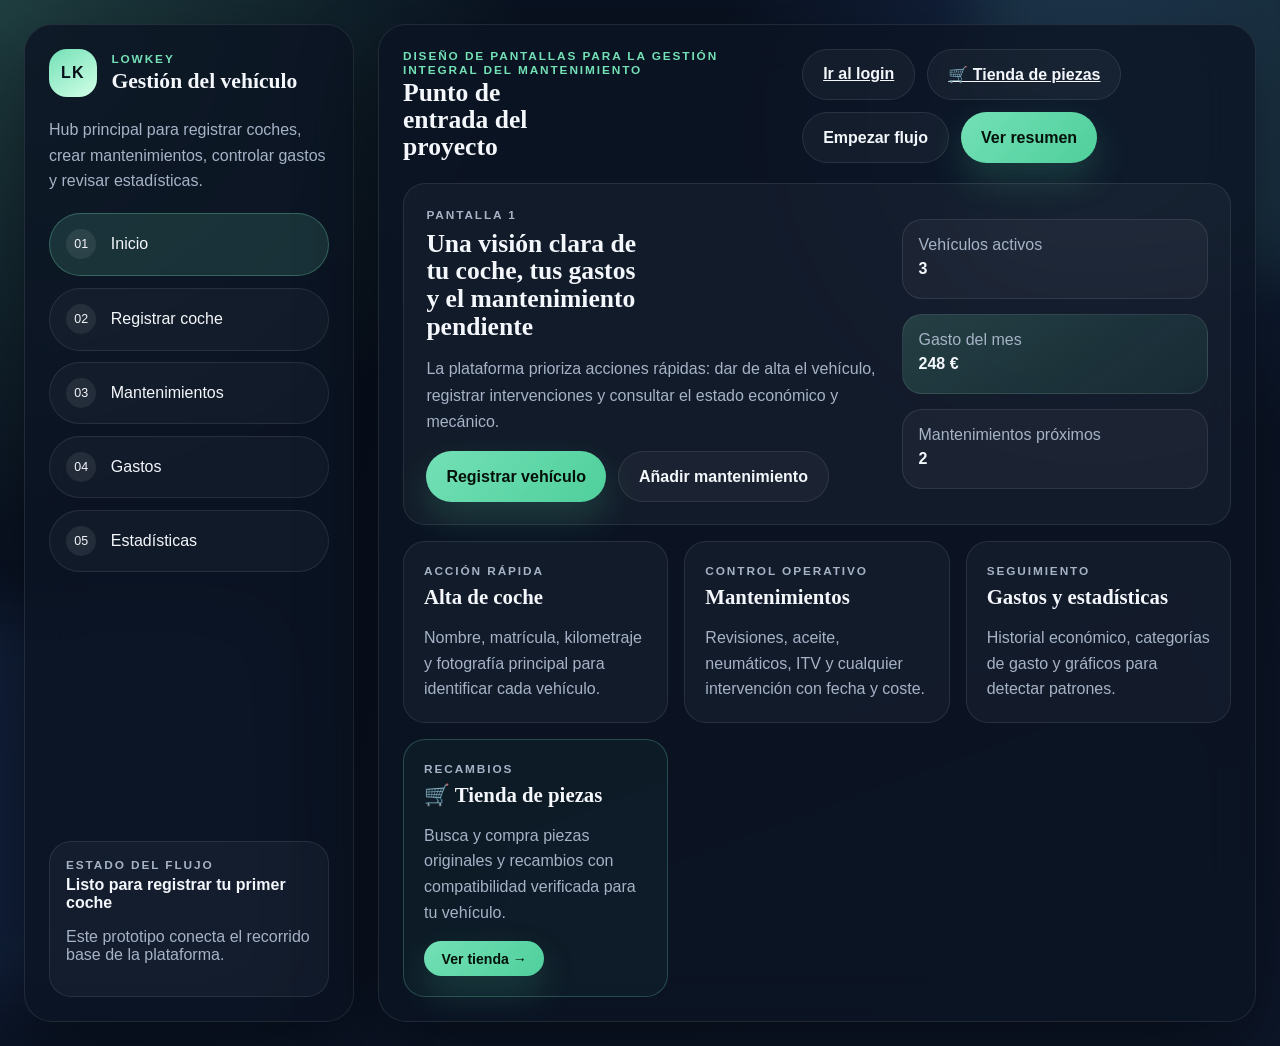
==== commit 9118c134: "Refactorizacion del arbol de archivos para limpiar estructura." ====
--- a/front/index.html
+++ b/front/index.html
@@ -60,6 +60,7 @@
         </div>
         <div class="topbar-actions">
           <a class="ghost-btn" href="auth/login.html">Ir al login</a>
+          <a class="ghost-btn" href="tienda.html">🛒 Tienda de piezas</a>
           <button class="ghost-btn" data-screen="coches">Empezar flujo</button>
           <button class="primary-btn" data-screen="estadisticas">Ver resumen</button>
         </div>
@@ -107,6 +108,12 @@
             <p class="label">Seguimiento</p>
             <h4>Gastos y estadísticas</h4>
             <p>Historial económico, categorías de gasto y gráficos para detectar patrones.</p>
+          </article>
+          <article class="info-card" style="border-color:rgba(115,224,182,0.25);background:rgba(115,224,182,0.04);">
+            <p class="label">Recambios</p>
+            <h4>🛒 Tienda de piezas</h4>
+            <p>Busca y compra piezas originales y recambios con compatibilidad verificada para tu vehículo.</p>
+            <a href="tienda.html" class="primary-btn" style="display:inline-block;margin-top:1rem;padding:0.6rem 1.1rem;border-radius:999px;background:linear-gradient(135deg,#73e0b6,#4fcf9b);color:#04100a;font-weight:700;font-size:0.88rem;text-decoration:none;">Ver tienda →</a>
           </article>
         </div>
       </section>
